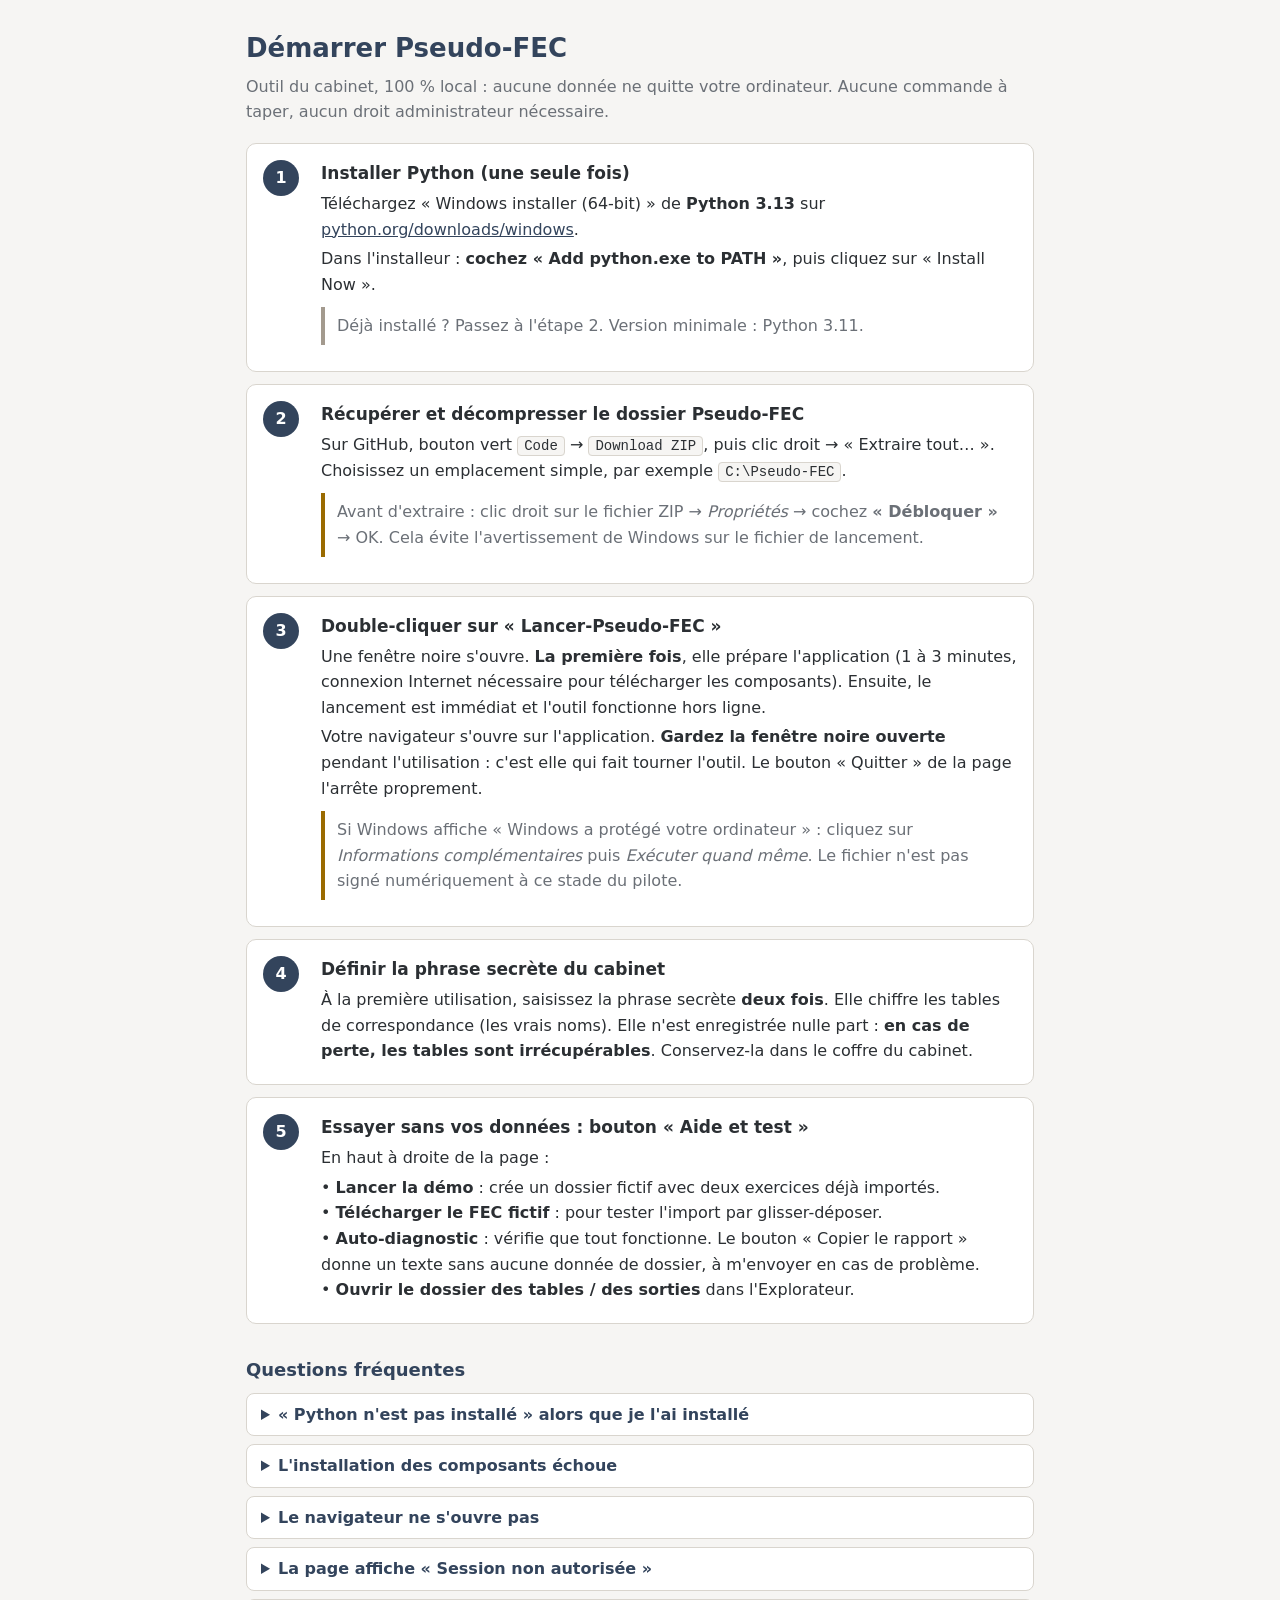
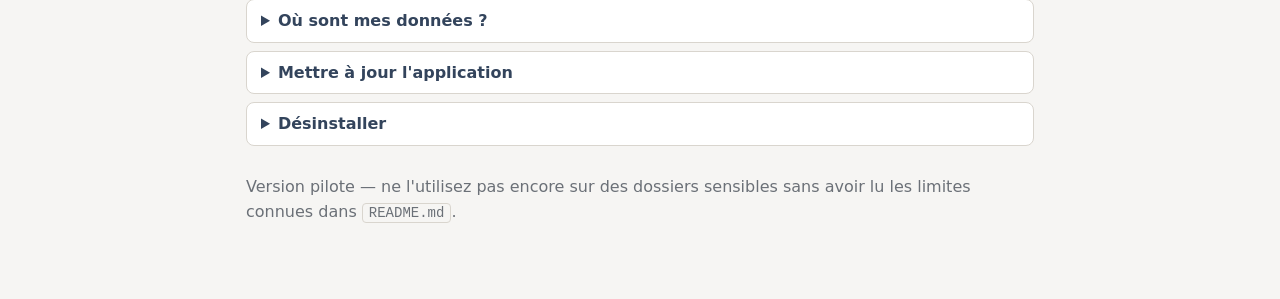
==== DEMARRER.html @ 30882a58 "Lancement sans PowerShell : lanceur .bat, page de démarrage, écran « Aide et test » - Lancer-Pseudo-" ====
<!doctype html>
<html lang="fr">
<head>
<meta charset="utf-8">
<meta name="viewport" content="width=device-width, initial-scale=1">
<title>Démarrer Pseudo-FEC</title>
<style>
:root{--bg:#f6f5f3;--card:#fff;--ink:#2b2f33;--muted:#6b7077;--navy:#33445c;--line:#d9d5ce;--taupe:#a39a8e;--ok:#2f6f4f;--warn:#9a6b00}
@media (prefers-color-scheme:dark){:root{--bg:#1f2326;--card:#2a2f33;--ink:#e8e6e2;--muted:#9aa0a6;--navy:#8aa0c0;--line:#40464b;--taupe:#8d857a;--ok:#6fbf94;--warn:#e0b050}}
*{box-sizing:border-box}body{margin:0;background:var(--bg);color:var(--ink);font:16px/1.6 "Segoe UI",system-ui,sans-serif}
main{max-width:820px;margin:0 auto;padding:28px 16px 56px}
h1{font-size:26px;color:var(--navy);margin:0 0 4px}h2{font-size:18px;color:var(--navy);margin:32px 0 8px}
.lead{color:var(--muted);margin:0 0 18px}
.step{display:grid;grid-template-columns:44px 1fr;gap:14px;background:var(--card);border:1px solid var(--line);border-radius:10px;padding:16px;margin:12px 0}
.n{width:36px;height:36px;border-radius:50%;background:var(--navy);color:var(--card);display:grid;place-items:center;font-weight:700}
.step h3{margin:0 0 4px;font-size:17px}.step p{margin:4px 0}
code,kbd{background:var(--bg);border:1px solid var(--line);border-radius:4px;padding:1px 6px;font-size:14px}
.note{border-left:4px solid var(--taupe);padding:6px 12px;color:var(--muted);margin:10px 0}
.warn{border-left-color:var(--warn)}
details{background:var(--card);border:1px solid var(--line);border-radius:8px;padding:8px 14px;margin:8px 0}summary{cursor:pointer;font-weight:600;color:var(--navy)}
a{color:var(--navy)}
</style>
</head>
<body>
<main>
<h1>Démarrer Pseudo-FEC</h1>
<p class="lead">Outil du cabinet, 100 % local : aucune donnée ne quitte votre ordinateur. Aucune commande à taper, aucun droit administrateur nécessaire.</p>

<div class="step"><div class="n">1</div><div>
<h3>Installer Python (une seule fois)</h3>
<p>Téléchargez « Windows installer (64-bit) » de <strong>Python 3.13</strong> sur <a href="https://www.python.org/downloads/windows/">python.org/downloads/windows</a>.</p>
<p>Dans l'installeur : <strong>cochez « Add python.exe to PATH »</strong>, puis cliquez sur « Install Now ».</p>
<div class="note">Déjà installé ? Passez à l'étape 2. Version minimale : Python 3.11.</div>
</div></div>

<div class="step"><div class="n">2</div><div>
<h3>Récupérer et décompresser le dossier Pseudo-FEC</h3>
<p>Sur GitHub, bouton vert <code>Code</code> → <code>Download ZIP</code>, puis clic droit → « Extraire tout… ». Choisissez un emplacement simple, par exemple <code>C:\Pseudo-FEC</code>.</p>
<div class="note warn">Avant d'extraire : clic droit sur le fichier ZIP → <em>Propriétés</em> → cochez <strong>« Débloquer »</strong> → OK. Cela évite l'avertissement de Windows sur le fichier de lancement.</div>
</div></div>

<div class="step"><div class="n">3</div><div>
<h3>Double-cliquer sur « Lancer-Pseudo-FEC »</h3>
<p>Une fenêtre noire s'ouvre. <strong>La première fois</strong>, elle prépare l'application (1 à 3 minutes, connexion Internet nécessaire pour télécharger les composants). Ensuite, le lancement est immédiat et l'outil fonctionne hors ligne.</p>
<p>Votre navigateur s'ouvre sur l'application. <strong>Gardez la fenêtre noire ouverte</strong> pendant l'utilisation : c'est elle qui fait tourner l'outil. Le bouton « Quitter » de la page l'arrête proprement.</p>
<div class="note warn">Si Windows affiche « Windows a protégé votre ordinateur » : cliquez sur <em>Informations complémentaires</em> puis <em>Exécuter quand même</em>. Le fichier n'est pas signé numériquement à ce stade du pilote.</div>
</div></div>

<div class="step"><div class="n">4</div><div>
<h3>Définir la phrase secrète du cabinet</h3>
<p>À la première utilisation, saisissez la phrase secrète <strong>deux fois</strong>. Elle chiffre les tables de correspondance (les vrais noms). Elle n'est enregistrée nulle part : <strong>en cas de perte, les tables sont irrécupérables</strong>. Conservez-la dans le coffre du cabinet.</p>
</div></div>

<div class="step"><div class="n">5</div><div>
<h3>Essayer sans vos données : bouton « Aide et test »</h3>
<p>En haut à droite de la page :</p>
<p>• <strong>Lancer la démo</strong> : crée un dossier fictif avec deux exercices déjà importés.<br>
• <strong>Télécharger le FEC fictif</strong> : pour tester l'import par glisser-déposer.<br>
• <strong>Auto-diagnostic</strong> : vérifie que tout fonctionne. Le bouton « Copier le rapport » donne un texte sans aucune donnée de dossier, à m'envoyer en cas de problème.<br>
• <strong>Ouvrir le dossier des tables / des sorties</strong> dans l'Explorateur.</p>
</div></div>

<h2>Questions fréquentes</h2>
<details><summary>« Python n'est pas installé » alors que je l'ai installé</summary>
<p>Fermez la fenêtre, relancez l'installeur Python en choisissant « Modify », et vérifiez que « Add python.exe to PATH » est coché. Si Windows propose le Microsoft Store au lieu de lancer Python, désactivez les « alias d'exécution d'application » pour <code>python.exe</code> dans Paramètres → Applications.</p></details>
<details><summary>L'installation des composants échoue</summary>
<p>Vérifiez la connexion Internet (proxy d'entreprise, antivirus). Sans Internet : demandez le dossier <code>wheels</code> (composants fournis), déposez-le à côté de <code>bootstrap.py</code> et relancez : l'installation se fait alors hors ligne.</p></details>
<details><summary>Le navigateur ne s'ouvre pas</summary>
<p>Copiez l'adresse affichée dans la fenêtre noire (elle commence par <code>http://127.0.0.1</code>) dans la barre d'adresse du navigateur.</p></details>
<details><summary>La page affiche « Session non autorisée »</summary>
<p>Fermez l'onglet, fermez la fenêtre noire et relancez <code>Lancer-Pseudo-FEC</code> : l'adresse change à chaque lancement.</p></details>
<details><summary>Où sont mes données ?</summary>
<p>Tables chiffrées : <code>%LOCALAPPDATA%\PseudoFEC\tables</code>. Fichiers produits : <code>Documents\PseudoFEC\sorties</code>. Le bouton « Aide et test » les ouvre directement. Ne supprimez pas le dossier des tables : il contient la correspondance chiffrée nom réel ↔ pseudonyme.</p></details>
<details><summary>Mettre à jour l'application</summary>
<p>Remplacez le contenu du dossier par la nouvelle version (en conservant le dossier <code>.venv</code> s'il existe). Vos tables ne sont pas dans ce dossier : elles ne sont pas touchées.</p></details>
<details><summary>Désinstaller</summary>
<p>Supprimez le dossier Pseudo-FEC. Les tables restent dans <code>%LOCALAPPDATA%\PseudoFEC</code> tant que vous ne les supprimez pas vous-même.</p></details>

<p class="lead" style="margin-top:28px">Version pilote — ne l'utilisez pas encore sur des dossiers sensibles sans avoir lu les limites connues dans <code>README.md</code>.</p>
</main>
</body>
</html>
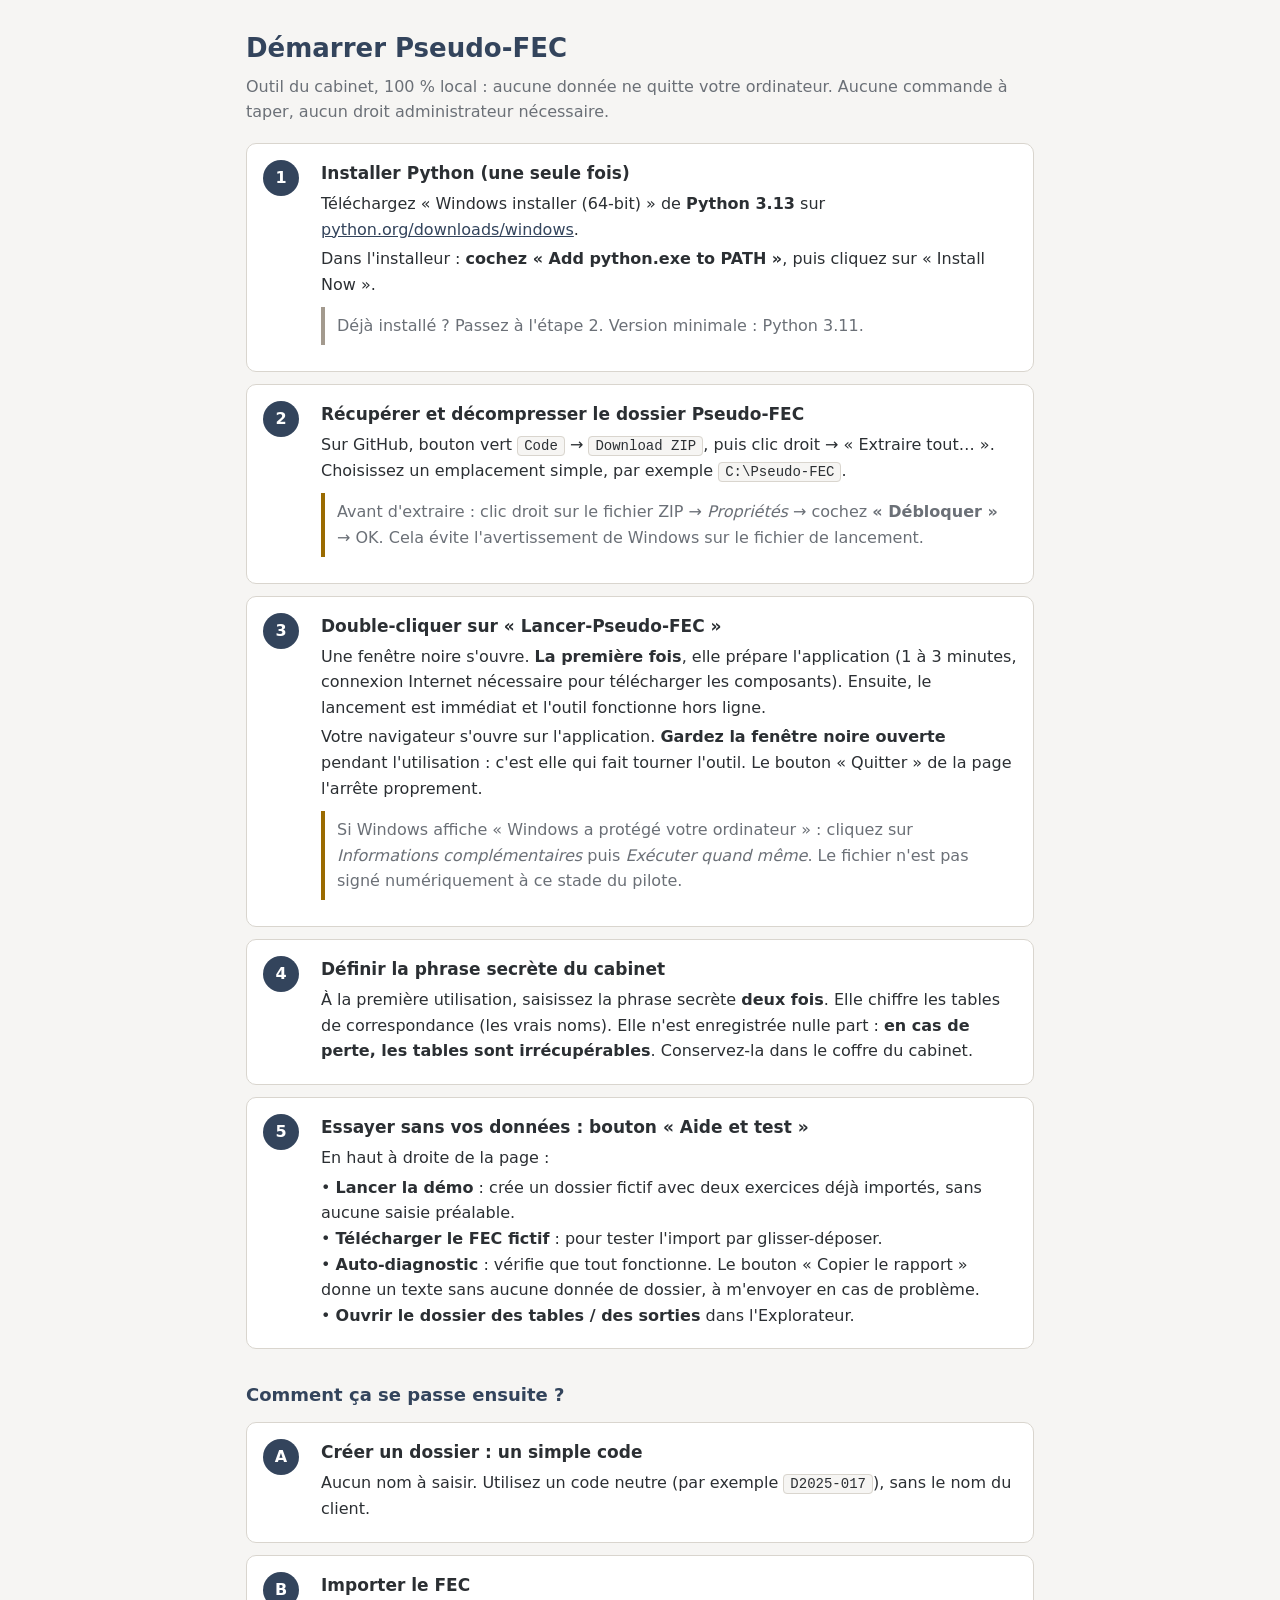
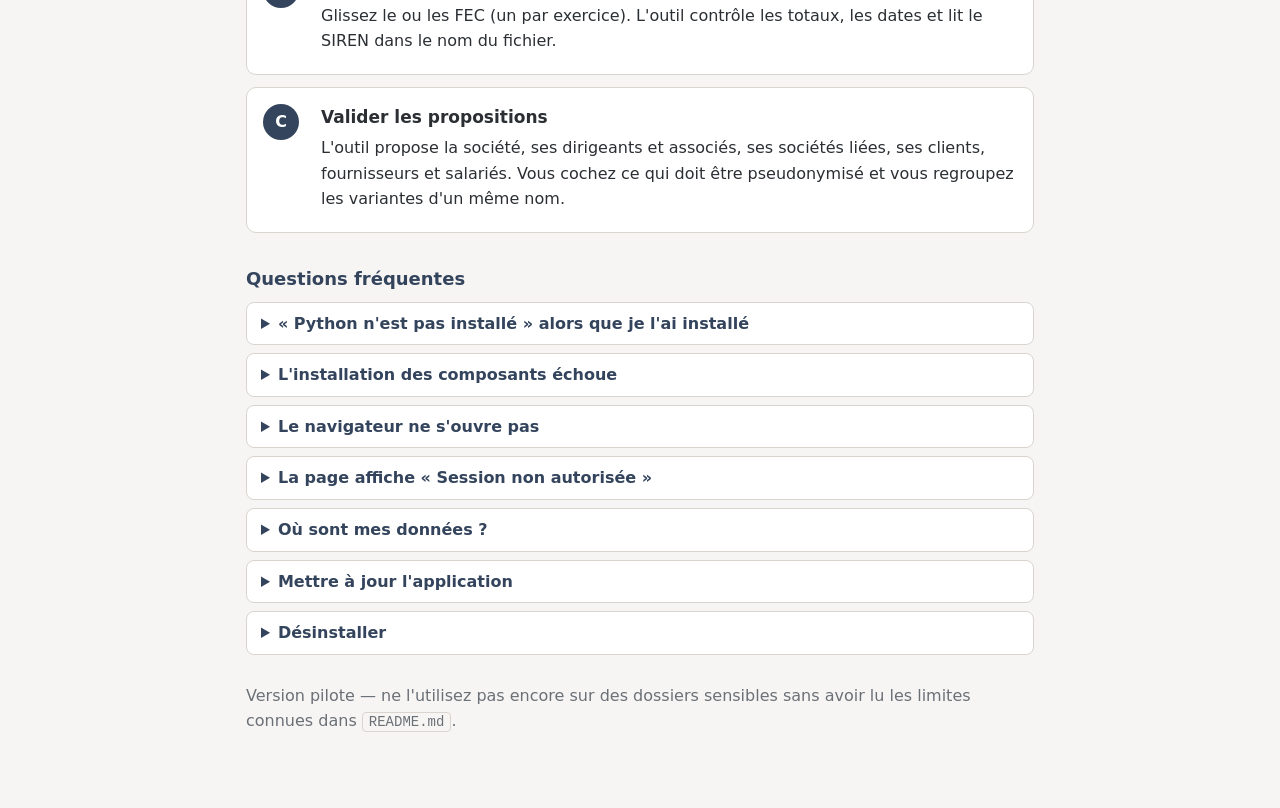
==== commit 4564b357: "Parcours : le FEC d'abord, les propositions ensuite (v0.3.0) - le dossier se crée avec un simple cod" ====
--- a/DEMARRER.html
+++ b/DEMARRER.html
@@ -54,11 +54,16 @@
 <div class="step"><div class="n">5</div><div>
 <h3>Essayer sans vos données : bouton « Aide et test »</h3>
 <p>En haut à droite de la page :</p>
-<p>• <strong>Lancer la démo</strong> : crée un dossier fictif avec deux exercices déjà importés.<br>
+<p>• <strong>Lancer la démo</strong> : crée un dossier fictif avec deux exercices déjà importés, sans aucune saisie préalable.<br>
 • <strong>Télécharger le FEC fictif</strong> : pour tester l'import par glisser-déposer.<br>
 • <strong>Auto-diagnostic</strong> : vérifie que tout fonctionne. Le bouton « Copier le rapport » donne un texte sans aucune donnée de dossier, à m'envoyer en cas de problème.<br>
 • <strong>Ouvrir le dossier des tables / des sorties</strong> dans l'Explorateur.</p>
 </div></div>
+
+<h2>Comment ça se passe ensuite ?</h2>
+<div class="step"><div class="n">A</div><div><h3>Créer un dossier : un simple code</h3><p>Aucun nom à saisir. Utilisez un code neutre (par exemple <code>D2025-017</code>), sans le nom du client.</p></div></div>
+<div class="step"><div class="n">B</div><div><h3>Importer le FEC</h3><p>Glissez le ou les FEC (un par exercice). L'outil contrôle les totaux, les dates et lit le SIREN dans le nom du fichier.</p></div></div>
+<div class="step"><div class="n">C</div><div><h3>Valider les propositions</h3><p>L'outil propose la société, ses dirigeants et associés, ses sociétés liées, ses clients, fournisseurs et salariés. Vous cochez ce qui doit être pseudonymisé et vous regroupez les variantes d'un même nom.</p></div></div>
 
 <h2>Questions fréquentes</h2>
 <details><summary>« Python n'est pas installé » alors que je l'ai installé</summary>
